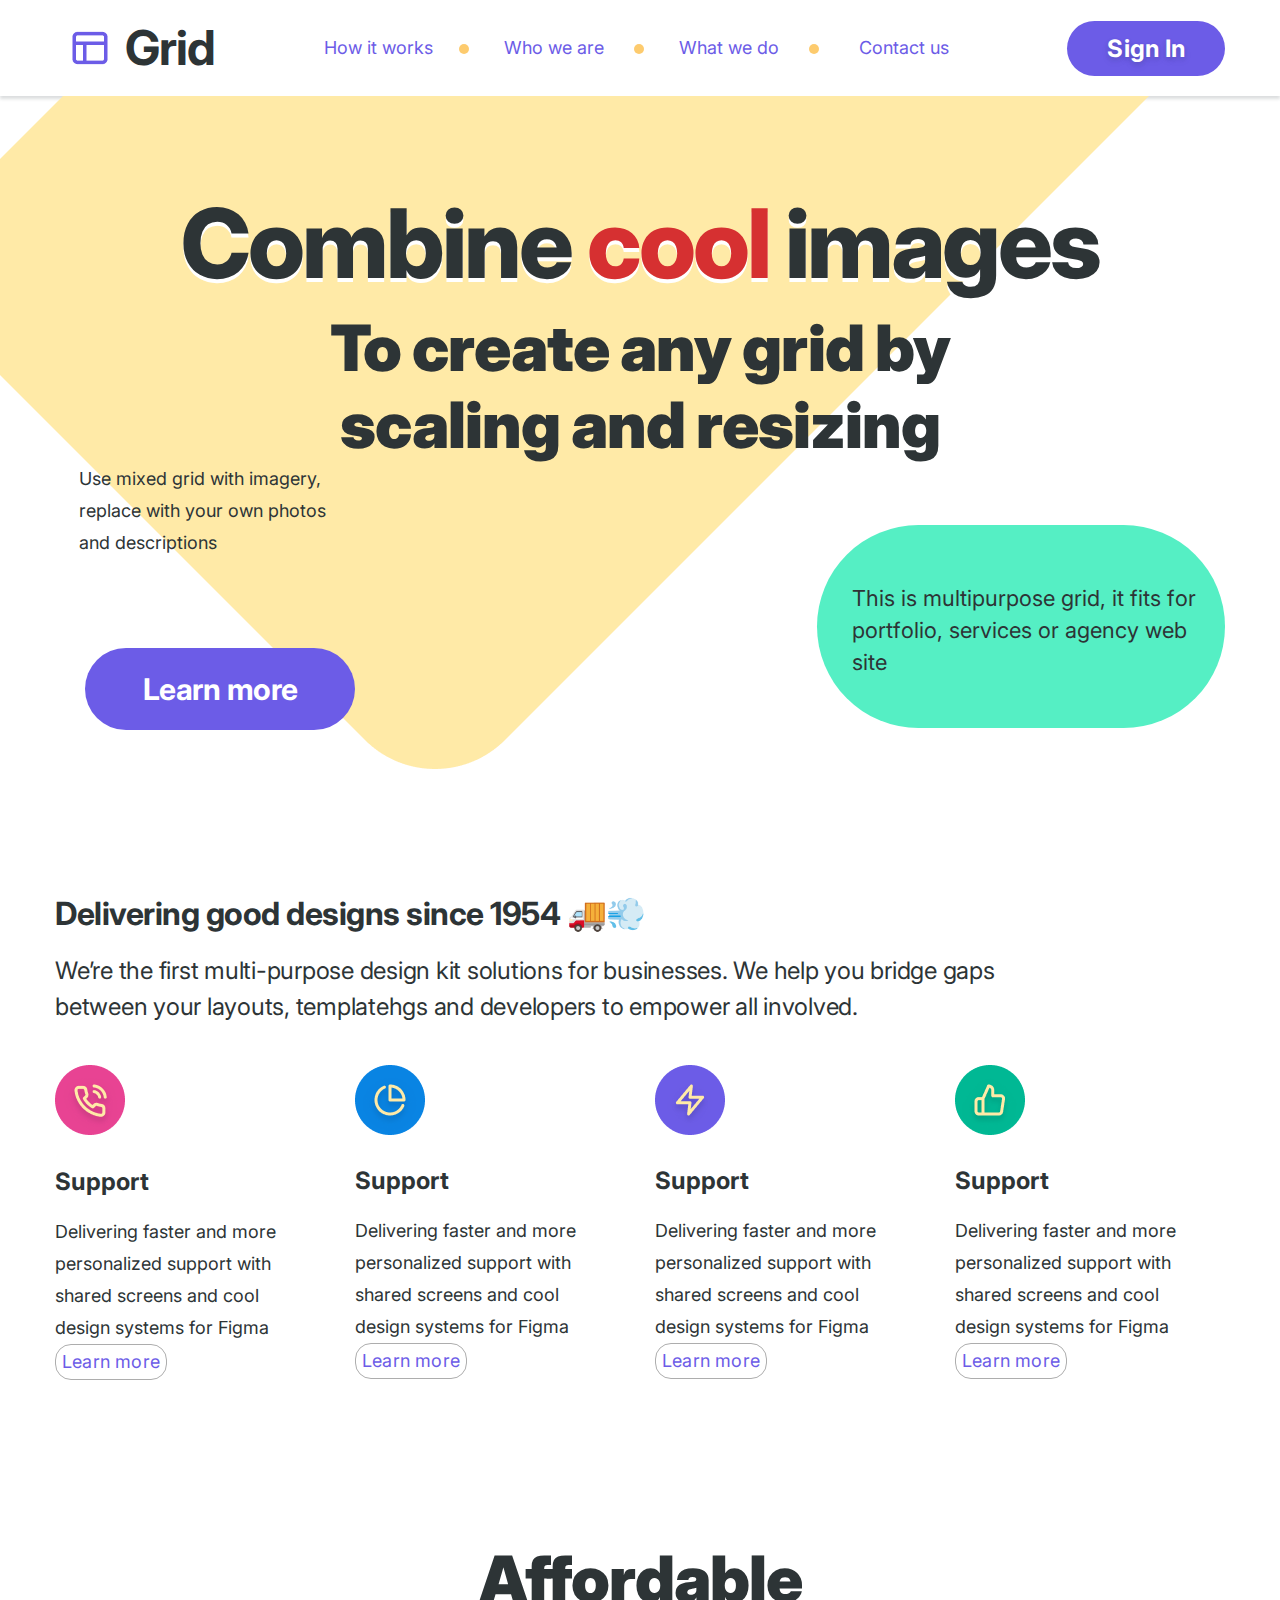
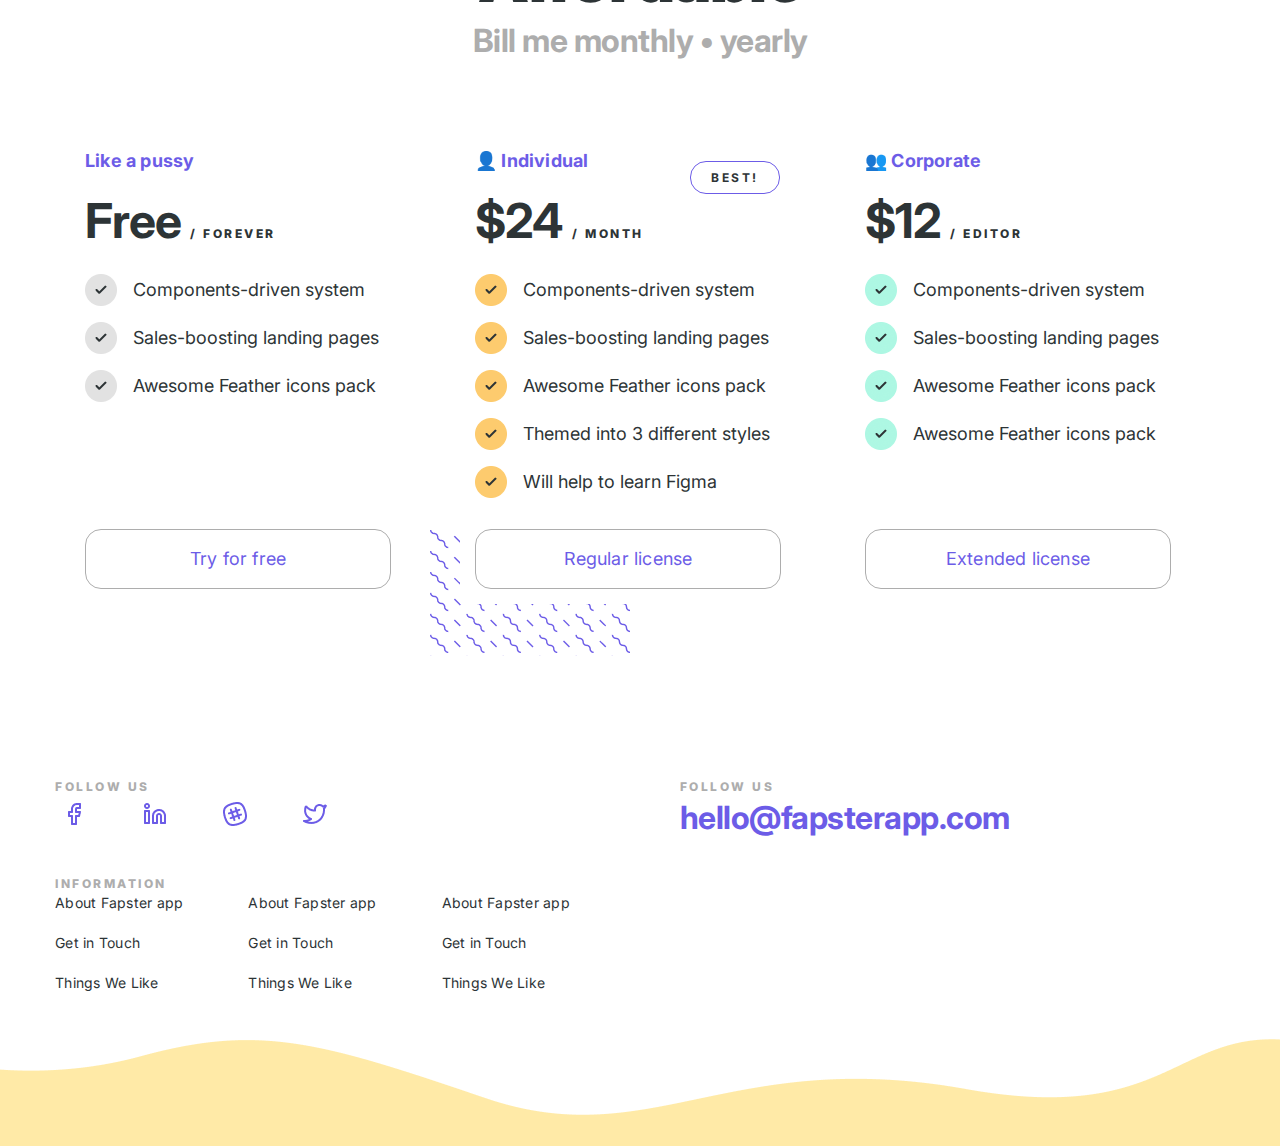
==== CW7/index.html @ 787d7807 "ClassWork7" ====
<!DOCTYPE html>
<html lang="en">
<head>
    <meta charset="UTF-8">
    <meta name="viewport" content="width=device-width, initial-scale=1.0">
    <title>Responsive</title>
    <link rel="preconnect" href="https://fonts.gstatic.com">
    <link href="https://fonts.googleapis.com/css2?family=Inter:wght@400;700;800;900&display=swap" rel="stylesheet">
    <link rel="stylesheet" href="style/style.css">
    <link rel="stylesheet" href="style/reset.css">
</head>
<body>
    <div class="header">
        <div class="header__inner container">
            <div class="header__logo">
                <img class="header__logo-img" src="img/icon-layout.png">
                <span class="header__logo-text">Grid</span>
            </div>
            <ul class="header__menu">
                <li class="header__menu-item"><a class="header__menu-link" href="#">How it works</a></li>
                <li class="header__menu-item"><a class="header__menu-link" href="#">Who we are</a></li>
                <li class="header__menu-item"><a class="header__menu-link" href="#">What we do</a></li>
                <li class="header__menu-item"><a class="header__menu-link" href="#">Contact us</a></li>
            </ul>
            <button class="header__logo-signin">Sign In</button>
        </div>
    </div>
    <!-- WRAPPER -->
    <div class="wrapper">
        <div class="wrapper__inner container">
            <p class="wrapper__title">Combine <span class="wrapper_red-text">cool</span> images</p>
            <p class="wrapper__text">To create any grid by<br>
                scaling and resizing
            </p>
            <div class="wrapper__small-text">Use mixed grid with imagery, replace with your own photos and descriptions
            </div>
            <div class="wrapper__buttons">
                <button class="wrapper__btn-learn">Learn more</button>
                <div class="wrapper__green-text">This is multipurpose grid, it fits for portfolio, services or agency web site
                </div> 
            </div>
        </div>
    </div>
    <!-- HISTORY -->
    <div class="history">
        <div class="history__inner container">
            <p class="history__title">Delivering good designs <span class="history__span-text">since 1954</span> 
                <span class="history__span-car">🚚💨</span>
            </p>
            <p class="history__text">We’re the first multi-purpose design kit solutions for businesses. We help you bridge
                gaps between your layouts, templatehgs and developers to empower all involved.
            </p>
            <div class="history__items">
                <div class="history__item">
                    <img src="img/history/Group_1.png">
                    <p class="history__item-title">Support</p>
                    <p class="history__item-text">Delivering faster and more personalized support with shared screens and cool design systems for Figma</p>
                    <button class="history__btn">Learn more</button>
                </div>
                <div class="history__item">
                    <img src="img/history/Group_2.png">
                    <p class="history__item-title">Support</p>
                    <p class="history__item-text">Delivering faster and more personalized support with shared screens and cool design systems for Figma
                        
                    </p>
                    <button class="history__btn">Learn more</button>
                </div>
                <div class="history__item">
                    <img src="img/history/Group_3.png">
                    <p class="history__item-title">Support</p>
                    <p class="history__item-text">Delivering faster and more personalized support with shared screens and cool design systems for Figma</p>
                    <button class="history__btn">Learn more</button>
                </div>
                <div class="history__item">
                    <img src="img/history/Group_4.png">
                    <p class="history__item-title">Support</p>
                    <p class="history__item-text">Delivering faster and more personalized support with shared screens and cool design systems for Figma</p>
                    <button class="history__btn">Learn more</button>
                </div>
            </div>
        </div>
    </div>
    <!-- PRICING -->
    
    
    <div class="pricing">
        <div class="pricing__inner container">
            <p class="pricing__title">Affordable 
            </p>
            <p class="pricing__text">Bill me <span class="pricing__text-month">monthly</span> • <span class="pricing__text-year">yearly</span></p>
            
            <div class="pricing__proposals">
                <img class="pricing__proposal-bg-img" src="img/Pricing/🎨 Wiggle.png">
                
                <!-- First price plan -->
                <div class="pricing__proposal">
                    <div class="pricing__proposal-text-box">
                        <p class="pricing__proposal-small-text">Like a pussy
                        </p>
                        <p class="pricing__proposal-price">Free <span class="pricing__proposal-price-plan">/ forever</span></p>
                        <ul class="pricing__proposal-list">
                            <li class="pricing__proposal-item"><img src="img/Pricing/Icon Acrylic_white.png">Components-driven system </li>
                            <li class="pricing__proposal-item"><img src="img/Pricing/Icon Acrylic_white.png">Sales-boosting landing pages</li>
                            <li class="pricing__proposal-item"><img src="img/Pricing/Icon Acrylic_white.png">Awesome Feather icons pack</li>
                        </ul>
                    </div>
                    <button class="pricing__proposal-btn">Try for free</button>
                </div>
                
                <!-- Second price plan -->
                <div class="pricing__proposal">
                    <div class="pricing__proposal-text-box">
                        <p class="pricing__proposal-small-text">👤  Individual</p>
                        <button class="pricing__proposal-btn-indiv">best!</button>
                        <p class="pricing__proposal-price">$24 <span class="pricing__proposal-price-plan">/ month</span>
                        </p>                    
                        <ul class="pricing__proposal-list">
                            <li class="pricing__proposal-item"><img src="img/Pricing/Group_yellow.png">Components-driven system </li>
                            <li class="pricing__proposal-item"><img src="img/Pricing/Group_yellow.png">Sales-boosting landing pages</li>
                            <li class="pricing__proposal-item"><img src="img/Pricing/Group_yellow.png">Awesome Feather icons pack</li>
                            <li class="pricing__proposal-item"><img src="img/Pricing/Group_yellow.png">Themed into 3 different styles</li>
                            <li class="pricing__proposal-item"><img src="img/Pricing/Group_yellow.png">Will help to learn Figma</li>
                        </ul>
                    </div>
                    <button class="pricing__proposal-btn">Regular license</button>
                    
                </div>
                
                
                <!-- Third price plan -->
                <div class="pricing__proposal">
                    <div class="pricing__proposal-text-box">
                        <p class="pricing__proposal-small-text">👥 Corporate</p>
                        <p class="pricing__proposal-price">$12 <span class="pricing__proposal-price-plan">/ editor</span>
                        </p>                    
                        <ul class="pricing__proposal-list">
                            <li class="pricing__proposal-item"><img src="img/Pricing/Icon Acrylic_green.png">Components-driven system </li>
                            <li class="pricing__proposal-item"><img src="img/Pricing/Icon Acrylic_green.png">Sales-boosting landing pages</li>
                            <li class="pricing__proposal-item"><img src="img/Pricing/Icon Acrylic_green.png">Awesome Feather icons pack</li>
                            <li class="pricing__proposal-item"><img src="img/Pricing/Icon Acrylic_green.png">Awesome Feather icons pack</li>
                        </ul>
                    </div>
                    <button class="pricing__proposal-btn">Extended license</button>
                </div>
            </div>
        </div> 
    </div>
    
    <!-- FOOTER -->
    <div class="footer">
        <div class="foter__inner container">
            <div class="footer__left">
                
                <div class="footer__left-social">
                    <p class="footer__left-text">follow us</p>
                    <ul class="footer__left-social-icons">
                        <li class="footer__left-social-icon">
                            <img src="img/footer/icon-facebook.png">
                        </li>
                        <li class="footer__left-social-icon" >
                            <img src="img/footer/icon-linkedin.png">
                        </li> 
                        <li class="footer__left-social-icon">
                            <img src="img/footer/icon-slack.png">
                        </li>
                        <li class="footer__left-social-icon">
                            <img src="img/footer/icon-twitter.png">
                        </li>
                        
                    </ul>
                </div>        
                
                <div class="footer__left-information">
                    <p class="footer__left-text">information</p>
                    <div class="footer__left-information-lists">  
                        <ul class="footer__left-information-ul">
                            <li class="footer__left-information-list"><a href="#"> About Fapster app</a></li>
                            <li class="footer__left-information-list"><a href="#">Get in Touch</a></li>
                            <li class="footer__left-information-list"><a href="#">Things We Like</a></li>
                        </ul>
                        <ul class="footer__left-information-ul">
                            <li class="footer__left-information-list"><a href="#"> About Fapster app</a></li>
                            <li class="footer__left-information-list"><a href="#">Get in Touch</a></li>
                            <li class="footer__left-information-list"><a href="#">Things We Like</a></li>
                        </ul>
                        <ul class="footer__left-information-ul">
                            <li class="footer__left-information-list"><a href="#"> About Fapster app</a></li>
                            <li class="footer__left-information-list"><a href="#">Get in Touch</a></li>
                            <li class="footer__left-information-list"><a href="#">Things We Like</a></li>
                        </ul>
                    </div>
                </div>
            </div>
            <div class="footer__right">
                <p class="footer__right-title">follow us</p>
                <p><a class="footer__right-email" href="mailto:hello@fapsterapp.com">hello@fapsterapp.com</a></p>
                
            </div>
        </div>
    </div>
</body>
</html>
---- CW7/style/style.css ----
*{
    box-sizing: border-box;
    font-family: Inter;
}

.container{
    max-width: 1170px;
    border: none;
    margin: 0 auto;
    overflow-x:hidden;
    background: transparent;
}
a{
    text-decoration: none;
    color: inherit;
}
ul{
    list-style: none;
    
}
/* HEADER */

.header{
    padding: 16px 0;
    box-shadow: 0px 3px 3px rgba(38, 50, 56, 0.16);
    background: transparent;
    /* filter: drop-shadow(0px 2px 4px rgba(38, 50, 56, 0.16)), drop-shadow(0px 4px 8px rgba(38, 50, 56, 0.08)); */
    border: none;
}
.header__inner{
    display: flex;
    justify-content: space-between;
    align-items: center;
    background: transparent;
    
    
}
.header__logo{
    display: flex;
    align-items: center;
    
    
}
.header__logo-text{
    font-weight: bold;
    font-size: 48px;
    line-height: 56px;
    letter-spacing: -1px;
    color: #2D3436;
}

.header__menu{
    display: flex;
    
    
}
.header__menu-item{
    position: relative;
    width: 120px;
    margin-right: 55px;
    font-size: 18px;
    line-height: 32px;
    color: #6C5CE7;
    text-align: center;
    
    
}
.header__menu-item:last-child {
    margin-right: 0;
}

.header__menu-item::after {
    content: "";
    position: absolute;
    top: 12px;
    right: -30px;
    width: 10px;
    height: 10px;
    background-color: #FDCB6E;
    border-radius: 50%;
}
.header__menu-item:last-child::after {
    display: none;
}

.header__menu-link:hover{
    font-weight: bold;
    /* letter-spacing: 0.2px; */
    color: #2D3436;
}

.header__logo-signin{
    text-align: center;
    letter-spacing: 0.25px;
    color: #FFFFFF;
    text-shadow: 0px 2px 4px rgba(38, 50, 56, 0.16), 0px 4px 8px rgba(38, 50, 56, 0.08);
    background: #6C5CE7;
    border-radius: 999px;
    border: none;
    padding: 13px 40px;
    font-size: 24px;
    
    font-weight: bold;
    font-size: 24px;
    outline: none;
    cursor: pointer;
}

/* wrapper */
.wrapper{
    background-image: url('../img/header/Rectangle.png');
    background-repeat: no-repeat;
    background-position: center bottom;
    /* box-shadow: 0px 2px 3px rgba(38, 50, 56, 0.26) inset; */
    
}
.wrapper__inner{
    position: relative;
    padding: 80px 0;
    
}

.wrapper__title{
    font-family: Inter;
    font-style: normal;
    font-weight: 800;
    font-size: 96px;
    line-height: 104px;
    text-align: center;
    letter-spacing: -3px;
    color: #2D3436;
    text-shadow: 0px 4px 0px #FFFFFF;
    margin-bottom: 14px;
    margin-top: 15px;
    
}
.wrapper__text{
    margin: 0 auto;
    width: 755px;
    text-align: center;
    font-weight: 900;
    font-size: 64px;
    line-height: 77px;
    letter-spacing: -1px;
    color: #2D3436;
    margin-bottom: 60px;
}
.wrapper_red-text{
    color: #D63031;
    text-shadow: 0px 4px 0px #FFFFFF;    
}
.wrapper__small-text{
    position: absolute;
    Width: 270px;
    Height: 102px;
    Top: 367px;
    Left: 24px;
    font-family: Inter;
    font-style: normal;
    font-weight: normal;
    font-size: 18px;
    line-height: 32px;
    color: #2D3436;
}

.wrapper__buttons{
    display: flex;
    justify-content: space-between;
    align-items: center;
    /* margin-top: 130px; */
    
}
.wrapper__btn-learn {
    font-weight: bold;
    font-size: 30px;
    font-style: normal;
    
    text-align: center;
    letter-spacing: -0.5px;
    color: #FFFFFF;
    background: #6C5CE7;
    border-radius: 999px;  
    padding: 10px 20px;
    border: none;
    /* margin-left: 120px; */
    margin-top: 125px;
    width: 270px;
    height: 82px;
    background: #6C5CE7;
    border-radius: 999px;
    margin-left: 30px;
    cursor: pointer;
    
}

.wrapper__green-text{
    width: 408px;
    background: #55EFC4;
    border-radius: 999px;
    font-style: normal;
    font-weight: normal;
    font-size: 22px;
    line-height: 32px;
    color: #2D3436;
    padding: 57px 10px 50px 35px ;
    
}
.wrapper__green-text:hover{
    cursor: pointer;
}

/* HISTORY */

.history__inner{
    padding: 80px 0;      
    
}
.history__title{
    font-weight: bold;
    font-size: 32px;
    line-height: 48px;
    letter-spacing: -0.5px;
    margin-bottom: 15px;
    font-weight: bold;
    font-size: 32px;
    line-height: 48px;    
    letter-spacing: -0.5px;
    color: #2D3436;
}
.history__text{
    font-size: 24px;
    line-height: 36px;
    letter-spacing: -0.25px;
    color: #2D3436;
    margin-bottom: 40px;   
    margin-right: 195px; 
}

.history__items{
    display: flex;
    justify-content: space-between;
}
.history__item{
    max-width: 270px;   
    /* display: flex;
    flex-direction: column;
    align-items: flex-start;
    justify-content: space-between; */
}
.history__item-title{
    font-weight: bold;
    font-size: 24px;
    line-height: 36px;
    letter-spacing: 0.25px;
    color: #2D3436;
    margin-bottom: 16px;
    margin-top: 25px;
}
.history__item-text{
    font-size: 18px;
    line-height: 32px;
    color: #2D3436;
    margin-right: 30px;
    
}
.history__btn{
    font-size: 18px;
    line-height: 32px;
    text-align: center;
    letter-spacing: 0.2px;
    color: #6C5CE7;
    border: 1px solid #ADADAD;
    border-radius: 16px;
    background-color: transparent;
}
.history__btn:hover{
    background-color: #6C5CE7;
    cursor: pointer;
    color: #FFFFFF;
}

/* PRICING */

.pricing__inner{
    padding: 80px 0;
}
.pricing__title{
    font-weight: 900;
    font-size: 64px;
    line-height: 77px;
    text-align: center;
    letter-spacing: -1px;
    color: #2D3436;
    margin: 0;
}
.pricing__text{
    font-weight: bold;
    font-size: 32px;
    line-height: 48px;
    text-align: center;
    letter-spacing: -0.5px;
    color: #ADADAD;
    margin-bottom: 50px;
    background-color: transparent;
}
.pricing__text-month, .pricing__text-year {
    
    position: relative;
    font-weight: bold;
    font-size: 32px;
    line-height: 48px;
    letter-spacing: -0.5px;
    color: #ADADAD;
    background-color: transparent;
    transition: all .2s;
    
}
.pricing__text-month:hover, .pricing__text-year:hover{
    color: #6C5CE7;
    position: relative;
    cursor: pointer;
    
}
.pricing__text-month:hover::after{
    content: "";
    position: absolute;
    width: 125px;
    height: 12px;
    left: calc(50% - 125px/2);
    top: 35px;
    border-radius: 10px;
    z-index: -1;
    background-color: #FDCB6E;
    
}
.pricing__text-year:hover::after{
    content: "";
    position: absolute;
    width: 90px;
    height: 12px;
    left: calc(50% - 90px/2);
    top: 35px;
    border-radius: 10px;
    z-index: -1;
    background-color: #FDCB6E;
    
}
.pricing__proposals{
    display: flex;
    justify-content: space-between; 
    position: relative;
    
}
.pricing__proposal-bg-img{
    position: absolute;
    left: 375px;
    top: 415px;
    z-index: -1;
}

.pricing__proposal{
    margin: 15px;
    padding: 15px;
    text-align: left;
    display: flex;
    flex-direction: column;
    justify-content: space-between; 
    align-items: flex-start;
    width: 380px;
    background-color: white;
    z-index: 1;
    
    
}
.pricing__proposal:hover{
    background: #FFFFFF;
    border-radius: 16px;
    cursor: pointer;
    box-shadow: 0px 5px 7px rgba(83, 83, 83, 0.267);
}

.pricing__proposal-small-text{
    font-weight: bold;
    font-size: 18px;
    line-height: 32px;
    letter-spacing: 0.2px;
    color: #6C5CE7;
}

.pricing__proposal-list{
    display: flex;
    flex-direction: column;
    margin-bottom: 15px;
    padding: 0;
}

.pricing__proposal-list img{
    width: 32px;
    height: 32px;
    margin-right: 16px;
}

.pricing__proposal-item{
    display: flex;
    font-size: 18px;
    line-height: 32px;
    color: #2D3436;  
    margin-bottom: 16px;
}
.pricing__proposal-text-box{
    position: relative;
}
.pricing__proposal-btn-indiv{
    position: absolute;
    left: 215px;
    top: 16px;
    font-size: 12px;
    font-weight: bold;
    line-height: 15px;
    text-align: center;
    letter-spacing: 2.5px;
    text-transform: uppercase;
    border-radius: 16px;
    outline: none;
    cursor: pointer;
    color: #2D3436;
    background-color: #FFFFFF;
    padding: 8px;
    width: 90px;
    border: 1px solid #6C5CE7;
    
}
.pricing__proposal-price{
    font-weight: bold;
    font-size: 48px;
    line-height: 56px;
    letter-spacing: -1px;
    color: #2D3436;
    margin-top: 16px;
    margin-bottom: 25px;
}
.pricing__proposal-price-plan{
    font-weight: 800;
    font-size: 12px;
    line-height: 15px;
    letter-spacing: 2.5px;
    text-transform: uppercase;
}
.pricing__proposal-btn{
    outline: 0;
    letter-spacing: 0.2px;
    color: #6C5CE7;
    padding: 8px 16px;
    width: 306px;
    height: 60px;
    background-color: transparent;
    border: 1px solid #ADADAD;
    border-radius: 16px;
    font-size: 18px;
    line-height: 32px;
    cursor: pointer;
    transition: all .3s;
}

.pricing__proposal-btn:hover{
    background-color: #6C5CE7;
    font-weight: bold;
    font-size: 24px;
    line-height: 36px;
    text-align: center;
    letter-spacing: 0.25px;
    color: #FFFFFF;
    
    
}



/* FOOTER */
.footer{
    background-image: url('../img/footer/Wave.png');
    background-repeat: repeat-x;
    background-position: center bottom;
    /* padding: 80px 0;*/
}

.foter__inner{
    padding: 80px 0px 135px 0px;
    display: flex;
}

.footer__left-social{
    margin-bottom: 40px;
}
.footer__left-social-icons, .footer__left-information-lists {
    display: flex;
    padding-left: 0px;
}
.footer__left-social-icon{
    margin-right: 40px;
}
.footer__left-social-icon:hover{
    background: #FFEAA7;
    border-radius: 99px;
    height: 40px;
    width: 40px;
}
.footer__left-social-icon:last-child{
    margin-right: 0px;
}

.footer__left-text{
    font-weight: 800;
    font-size: 12px;
    line-height: 15px;
    display: flex;
    align-items: center;
    letter-spacing: 2.5px;
    text-transform: uppercase;
    color: #ADADAD;
}

.footer__left-information-ul{
    justify-content: space-between;
}
.footer__left-information-ul:first-child{
    padding-left: 0px;
}
.footer__left-information-list{
    font-size: 14px;
    line-height: 24px;
    letter-spacing: 0.25px;
    color: #2D3436;
    margin-bottom: 16px;
    margin-right: 65px;
}
.footer__left-information-list:hover{
    text-decoration: underline;
}
.footer__right{
    margin-left: 45px;
}

.footer__right-title{
    font-weight: 800;
    font-size: 12px;
    line-height: 15px;
    display: flex;
    align-items: center;
    letter-spacing: 2.5px;
    text-transform: uppercase;
    color: #ADADAD;
}
.footer__right-email{
    font-weight: bold;
    font-size: 32px;
    line-height: 48px;
    letter-spacing: -0.5px;
    color: #6C5CE7;
}

/* MOBILE */

@media (max-width: 360px) {
    .container {
        max-width: 330px;
        margin: 0 auto;
    }
    /* HEADER */
    
    .header__logo-img {
        display: none;
    }
    
    .header__logo-text {
        font-weight: bold;
        font-size: 24px;
        line-height: 36px;
        letter-spacing: 0.25px;
        color: #5C5C5C;
    }
    
    .header__menu {
        display: none;
    }
    
    .header__sign-in {
        background: #6C5CE7;
        box-shadow: 0px 2px 4px rgba(38, 50, 56, 0.16), 0px 4px 8px rgba(38, 50, 56, 0.08);
        border-radius: 8px;
        padding: 10px 30px;
    }
}
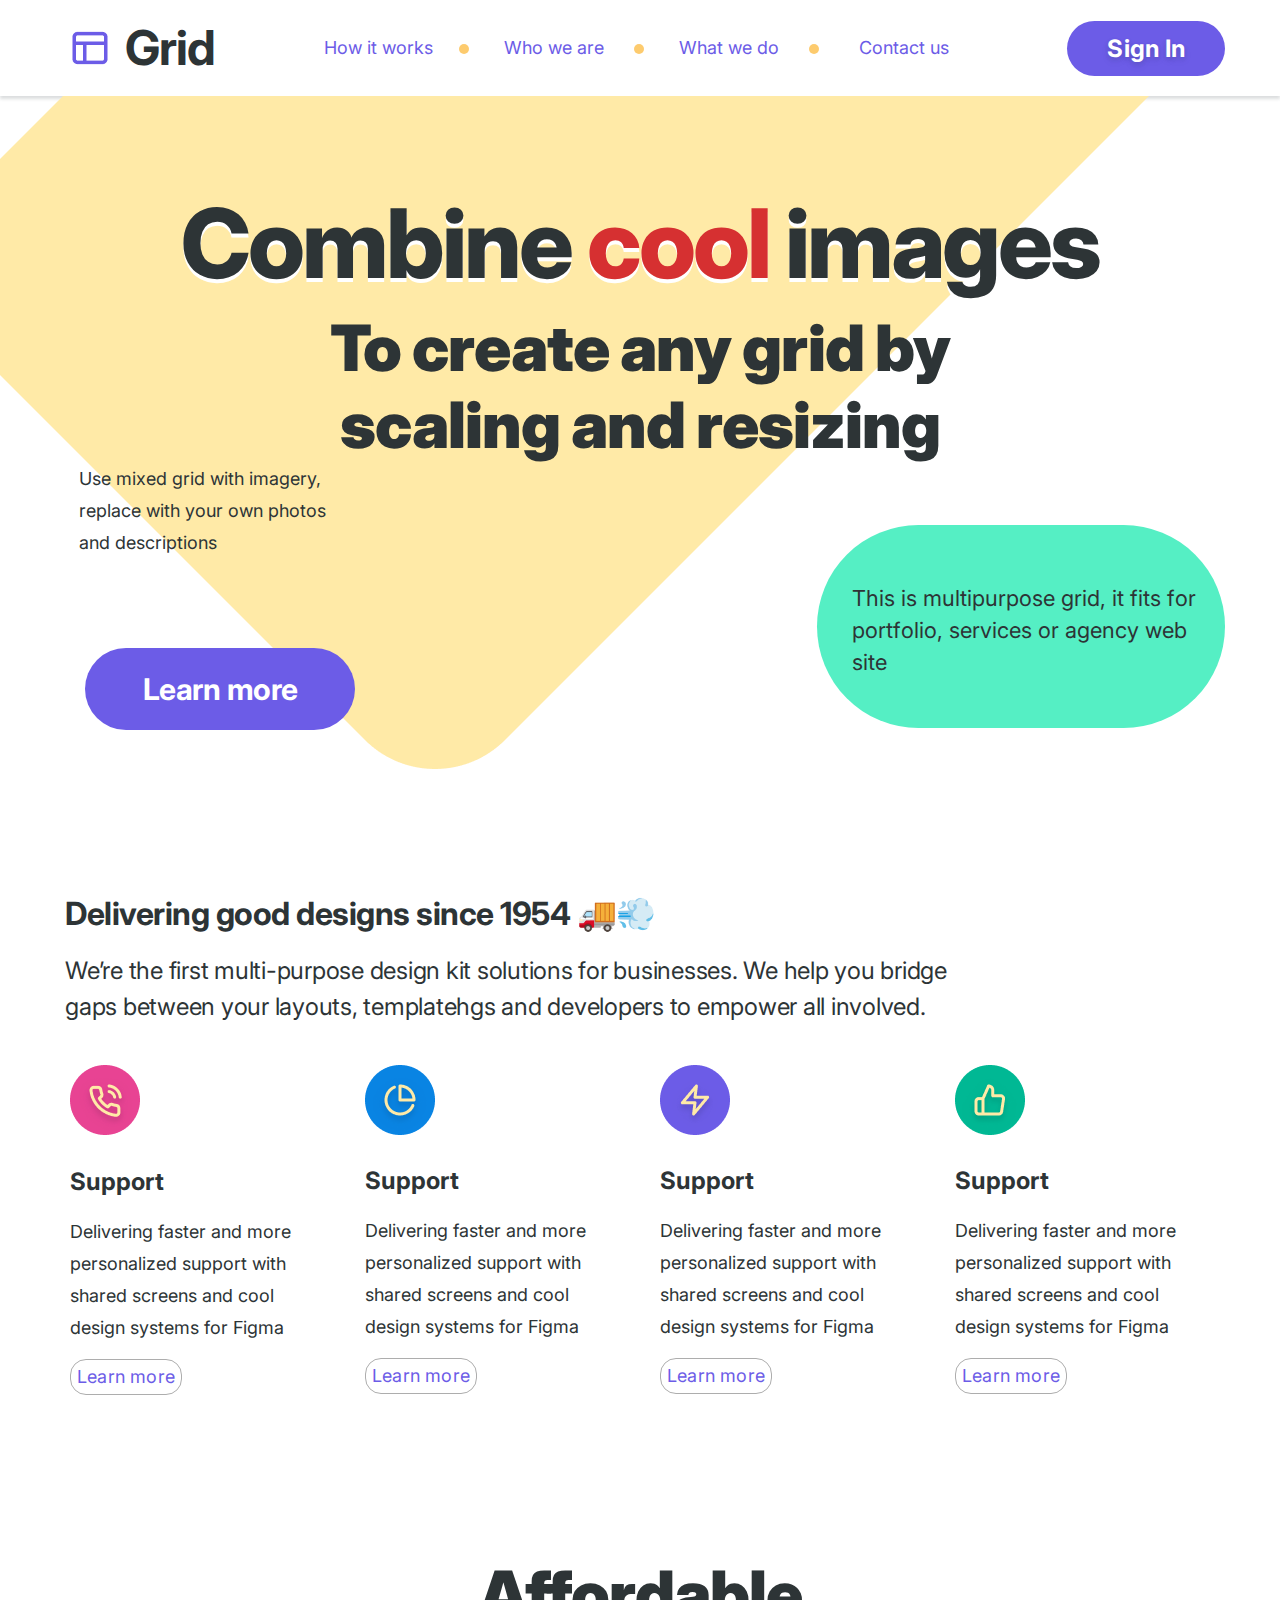
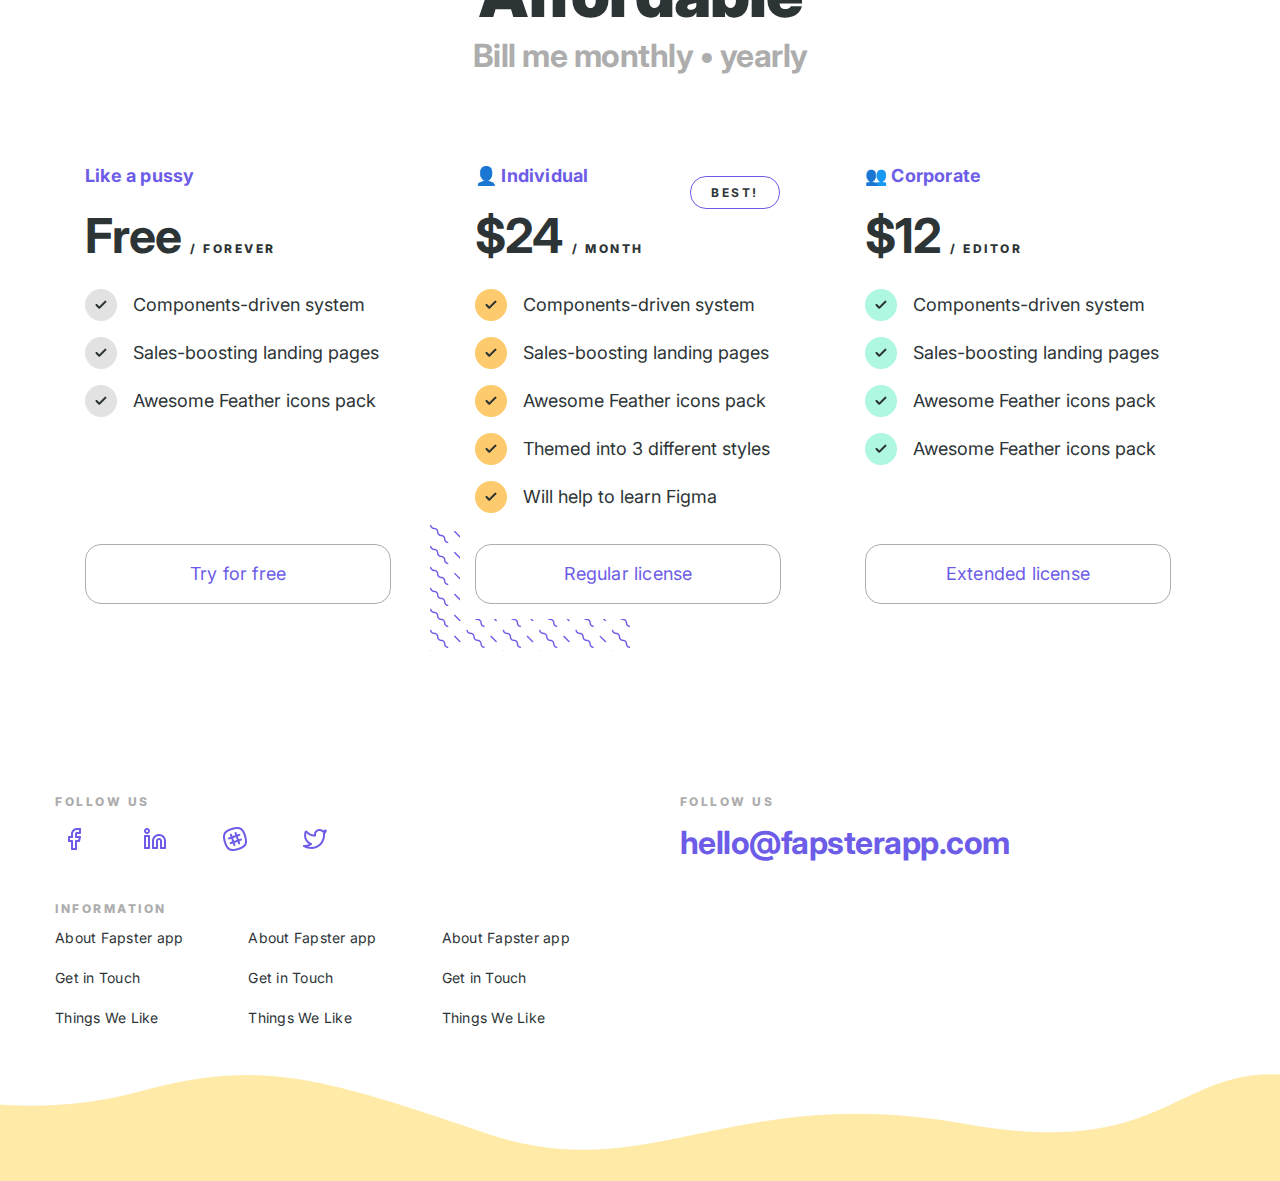
==== commit 016849d4: "responsive&Sass" ====
--- a/CW7/index.html
+++ b/CW7/index.html
@@ -6,8 +6,8 @@
     <title>Responsive</title>
     <link rel="preconnect" href="https://fonts.gstatic.com">
     <link href="https://fonts.googleapis.com/css2?family=Inter:wght@400;700;800;900&display=swap" rel="stylesheet">
+    <link rel="stylesheet" href="style/reset.css">
     <link rel="stylesheet" href="style/style.css">
-    <link rel="stylesheet" href="style/reset.css">
 </head>
 <body>
     <div class="header">
@@ -28,7 +28,11 @@
     <!-- WRAPPER -->
     <div class="wrapper">
         <div class="wrapper__inner container">
-            <p class="wrapper__title">Combine <span class="wrapper_red-text">cool</span> images</p>
+            <p class="wrapper__title">Combine <span class="wrapper_red-text">cool</span> images
+            </p>
+            <p class="wrapper__title-mob">Combine </p>
+            <span class="wrapper_red-text-mob">cool </span> <span class="wrapper_black-text-mob">images</span>
+            
             <p class="wrapper__text">To create any grid by<br>
                 scaling and resizing
             </p>
@@ -47,13 +51,15 @@
             <p class="history__title">Delivering good designs <span class="history__span-text">since 1954</span> 
                 <span class="history__span-car">🚚💨</span>
             </p>
-            <p class="history__text">We’re the first multi-purpose design kit solutions for businesses. We help you bridge
+            <p class="history__text">We’re the first multi-purpose design kit solutions for businesses. We help you bridge<br>
                 gaps between your layouts, templatehgs and developers to empower all involved.
             </p>
             <div class="history__items">
                 <div class="history__item">
                     <img src="img/history/Group_1.png">
-                    <p class="history__item-title">Support</p>
+                    <span class="history__item-mob"></span>
+                    <p class="history__item-title">Support</p>
+                    
                     <p class="history__item-text">Delivering faster and more personalized support with shared screens and cool design systems for Figma</p>
                     <button class="history__btn">Learn more</button>
                 </div>
@@ -87,6 +93,9 @@
         <div class="pricing__inner container">
             <p class="pricing__title">Affordable 
             </p>
+            <p class="pricing__title-mob">Pricing 
+            </p>
+            
             <p class="pricing__text">Bill me <span class="pricing__text-month">monthly</span> • <span class="pricing__text-year">yearly</span></p>
             
             <div class="pricing__proposals">
@@ -98,13 +107,36 @@
                         <p class="pricing__proposal-small-text">Like a pussy
                         </p>
                         <p class="pricing__proposal-price">Free <span class="pricing__proposal-price-plan">/ forever</span></p>
+                        
+                        
+                        <!-- mob text -->
+                        <p class="pricing__proposal-small-text-mob">Individual</p>
+                        <p class="pricing__proposal-price-mob">$8.99 <span class="pricing__proposal-price-plan-mob">/ month</span></p>
+                        <!-- end of mob text -->
+                        
+                        <!-- mob top button  -->
+                        <button class="pricing__proposal-btn-indiv-mob">FINE!</button>
+                        <!-- end of mob top button -->
+                        
                         <ul class="pricing__proposal-list">
                             <li class="pricing__proposal-item"><img src="img/Pricing/Icon Acrylic_white.png">Components-driven system </li>
-                            <li class="pricing__proposal-item"><img src="img/Pricing/Icon Acrylic_white.png">Sales-boosting landing pages</li>
+                            <li class="pricing__proposal-item"><img src="img/Pricing/Icon Acrylic_white.png"> Sales-boosting landing pages</li>
                             <li class="pricing__proposal-item"><img src="img/Pricing/Icon Acrylic_white.png">Awesome Feather icons pack</li>
                         </ul>
+                        <!-- mobile section -->
+                        <ul class="pricing__proposal-list-mob">
+                            <li class="pricing__proposal-item-mob"><img src="img/Pricing/Group_yellow.png"><img class="pricing__proposal-item-mob-hover" src="img/mobile/black_icon.png"> Unlimited hosting </li>
+                            <li class="pricing__proposal-item-mob"><img src="img/Pricing/Group_yellow.png"><img class="pricing__proposal-item-mob-hover" src="img/mobile/black_icon.png"> Free storage </li>                        
+                            <li class="pricing__proposal-item-mob"><img src="img/Pricing/Group_yellow.png"><img class="pricing__proposal-item-mob-hover" src="img/mobile/black_icon.png"> Lifetime support </li>      
+                            <li class="pricing__proposal-item-mob"><img src="img/Pricing/Group_yellow.png"><img class="pricing__proposal-item-mob-hover" src="img/mobile/black_icon.png"> Constant updates </li>
+                        </ul>
+                        <!-- end of mobile section -->
                     </div>
                     <button class="pricing__proposal-btn">Try for free</button>
+                    <!-- mob btn -->
+                    <button class="pricing__proposal-btn-mob">Get started!</button>
+                    <!-- end of mob btn -->
+                    
                 </div>
                 
                 <!-- Second price plan -->
@@ -112,8 +144,18 @@
                     <div class="pricing__proposal-text-box">
                         <p class="pricing__proposal-small-text">👤  Individual</p>
                         <button class="pricing__proposal-btn-indiv">best!</button>
+                        
                         <p class="pricing__proposal-price">$24 <span class="pricing__proposal-price-plan">/ month</span>
-                        </p>                    
+                        </p>  
+                        <!-- mob text -->
+                        <p class="pricing__proposal-small-text-mob">Professional</p>
+                        <p class="pricing__proposal-price-mob">$12.99 <span class="pricing__proposal-price-plan-mob">/ month</span></p>
+                        <!-- end of mob text -->
+                        
+                        <!-- mob top button  -->
+                        <button class="pricing__proposal-btn-indiv-mob">good!</button>
+                        <!-- end of mob top button -->
+                        
                         <ul class="pricing__proposal-list">
                             <li class="pricing__proposal-item"><img src="img/Pricing/Group_yellow.png">Components-driven system </li>
                             <li class="pricing__proposal-item"><img src="img/Pricing/Group_yellow.png">Sales-boosting landing pages</li>
@@ -124,6 +166,18 @@
                     </div>
                     <button class="pricing__proposal-btn">Regular license</button>
                     
+                    <!-- mobile section -->
+                    <ul class="pricing__proposal-list-mob">
+                        <li class="pricing__proposal-item-mob"><img src="img/Pricing/Group_yellow.png"><img class="pricing__proposal-item-mob-hover" src="img/mobile/black_icon.png"> Unlimited hosting </li>
+                        <li class="pricing__proposal-item-mob"><img src="img/Pricing/Group_yellow.png"><img class="pricing__proposal-item-mob-hover" src="img/mobile/black_icon.png"> Free storage </li>                        
+                        <li class="pricing__proposal-item-mob"><img src="img/Pricing/Group_yellow.png"><img class="pricing__proposal-item-mob-hover" src="img/mobile/black_icon.png"> Lifetime support </li>      
+                        <li class="pricing__proposal-item-mob"><img src="img/Pricing/Group_yellow.png"><img class="pricing__proposal-item-mob-hover" src="img/mobile/black_icon.png"> Constant updates </li>
+                    </ul>
+                    <!-- end of mobile section -->
+                    <!-- mob btn -->
+                    <button class="pricing__proposal-btn-mob">Select this plan!</button>
+                    <!-- end of mob btn -->
+                    
                 </div>
                 
                 
@@ -132,7 +186,17 @@
                     <div class="pricing__proposal-text-box">
                         <p class="pricing__proposal-small-text">👥 Corporate</p>
                         <p class="pricing__proposal-price">$12 <span class="pricing__proposal-price-plan">/ editor</span>
-                        </p>                    
+                        </p>
+                        
+                        <!-- mob text -->
+                        <p class="pricing__proposal-small-text-mob">Enterprise</p>
+                        <p class="pricing__proposal-price-mob">$32.99 <span class="pricing__proposal-price-plan-mob">/ month</span></p>
+                        <!-- end of mob text -->
+                        <!-- mob top button  -->
+                        
+                        <button class="pricing__proposal-btn-indiv-mob">wow!</button>
+                        <!-- end of mob top button  -->
+                        
                         <ul class="pricing__proposal-list">
                             <li class="pricing__proposal-item"><img src="img/Pricing/Icon Acrylic_green.png">Components-driven system </li>
                             <li class="pricing__proposal-item"><img src="img/Pricing/Icon Acrylic_green.png">Sales-boosting landing pages</li>
@@ -141,6 +205,18 @@
                         </ul>
                     </div>
                     <button class="pricing__proposal-btn">Extended license</button>
+                    
+                    <!-- mobile section -->
+                    <ul class="pricing__proposal-list-mob">
+                        <li class="pricing__proposal-item-mob"><img src="img/Pricing/Group_yellow.png"><img class="pricing__proposal-item-mob-hover" src="img/mobile/black_icon.png"> Unlimited hosting </li>
+                        <li class="pricing__proposal-item-mob"><img src="img/Pricing/Group_yellow.png"><img class="pricing__proposal-item-mob-hover" src="img/mobile/black_icon.png"> Free storage </li>                        
+                        <li class="pricing__proposal-item-mob"><img src="img/Pricing/Group_yellow.png"><img class="pricing__proposal-item-mob-hover" src="img/mobile/black_icon.png"> Lifetime support </li>      
+                        <li class="pricing__proposal-item-mob"><img src="img/Pricing/Group_yellow.png"><img class="pricing__proposal-item-mob-hover" src="img/mobile/black_icon.png"> Constant updates </li>
+                    </ul>
+                    <!-- end of mobile section -->
+                    <!-- mob btn -->
+                    <button class="pricing__proposal-btn-mob">Start today!</button>
+                    <!-- end of mob btn -->
                 </div>
             </div>
         </div> 
@@ -149,54 +225,66 @@
     <!-- FOOTER -->
     <div class="footer">
         <div class="foter__inner container">
-            <div class="footer__left">
-                
-                <div class="footer__left-social">
-                    <p class="footer__left-text">follow us</p>
-                    <ul class="footer__left-social-icons">
-                        <li class="footer__left-social-icon">
-                            <img src="img/footer/icon-facebook.png">
-                        </li>
-                        <li class="footer__left-social-icon" >
-                            <img src="img/footer/icon-linkedin.png">
-                        </li> 
-                        <li class="footer__left-social-icon">
-                            <img src="img/footer/icon-slack.png">
-                        </li>
-                        <li class="footer__left-social-icon">
-                            <img src="img/footer/icon-twitter.png">
-                        </li>
-                        
-                    </ul>
-                </div>        
-                
-                <div class="footer__left-information">
-                    <p class="footer__left-text">information</p>
-                    <div class="footer__left-information-lists">  
-                        <ul class="footer__left-information-ul">
-                            <li class="footer__left-information-list"><a href="#"> About Fapster app</a></li>
-                            <li class="footer__left-information-list"><a href="#">Get in Touch</a></li>
-                            <li class="footer__left-information-list"><a href="#">Things We Like</a></li>
-                        </ul>
-                        <ul class="footer__left-information-ul">
-                            <li class="footer__left-information-list"><a href="#"> About Fapster app</a></li>
-                            <li class="footer__left-information-list"><a href="#">Get in Touch</a></li>
-                            <li class="footer__left-information-list"><a href="#">Things We Like</a></li>
-                        </ul>
-                        <ul class="footer__left-information-ul">
-                            <li class="footer__left-information-list"><a href="#"> About Fapster app</a></li>
-                            <li class="footer__left-information-list"><a href="#">Get in Touch</a></li>
-                            <li class="footer__left-information-list"><a href="#">Things We Like</a></li>
-                        </ul>
-                    </div>
-                </div>
-            </div>
-            <div class="footer__right">
-                <p class="footer__right-title">follow us</p>
-                <p><a class="footer__right-email" href="mailto:hello@fapsterapp.com">hello@fapsterapp.com</a></p>
-                
-            </div>
-        </div>
-    </div>
-</body>
-</html>+            <!-- FOOTER MOBILE SECTIOR -->
+            <div class="footer__mob">
+                <p class="footer__mob-copyright">Copyright © 2018 • Your Company <br>
+                    All rights reserved</p>
+                    <p class="footer__mob-green-text">Made in Setproduct.com<br>
+                        One man digital agency
+                    </p>
+                    <p class="footer__mob-email"><a class="" href="mailto:hello@fapsterapp.com">hello@fapsterapp.com</a>
+                    </p>
+                </div>
+                <!-- FOOTER MOBILE SECTIOR -->
+                
+                <div class="footer__left">
+                    
+                    <div class="footer__left-social">
+                        <p class="footer__left-text">follow us</p>
+                        <ul class="footer__left-social-icons">
+                            <li class="footer__left-social-icon">
+                                <img src="img/footer/icon-facebook.png">
+                            </li>
+                            <li class="footer__left-social-icon" >
+                                <img src="img/footer/icon-linkedin.png">
+                            </li> 
+                            <li class="footer__left-social-icon">
+                                <img src="img/footer/icon-slack.png">
+                            </li>
+                            <li class="footer__left-social-icon">
+                                <img src="img/footer/icon-twitter.png">
+                            </li>
+                            
+                        </ul>
+                    </div>        
+                    
+                    <div class="footer__left-information">
+                        <p class="footer__left-text">information</p>
+                        <div class="footer__left-information-lists">  
+                            <ul class="footer__left-information-ul">
+                                <li class="footer__left-information-list"><a href="#"> About Fapster app</a></li>
+                                <li class="footer__left-information-list"><a href="#">Get in Touch</a></li>
+                                <li class="footer__left-information-list"><a href="#">Things We Like</a></li>
+                            </ul>
+                            <ul class="footer__left-information-ul">
+                                <li class="footer__left-information-list"><a href="#"> About Fapster app</a></li>
+                                <li class="footer__left-information-list"><a href="#">Get in Touch</a></li>
+                                <li class="footer__left-information-list"><a href="#">Things We Like</a></li>
+                            </ul>
+                            <ul class="footer__left-information-ul">
+                                <li class="footer__left-information-list"><a href="#"> About Fapster app</a></li>
+                                <li class="footer__left-information-list"><a href="#">Get in Touch</a></li>
+                                <li class="footer__left-information-list"><a href="#">Things We Like</a></li>
+                            </ul>
+                        </div>
+                    </div>
+                </div>
+                <div class="footer__right">
+                    <p class="footer__right-title">follow us</p>
+                    <p><a class="footer__right-email" href="mailto:hello@fapsterapp.com">hello@fapsterapp.com</a></p>
+                    
+                </div>
+            </div>
+        </div>
+    </body>
+    </html>--- a/CW7/style/style.css
+++ b/CW7/style/style.css
@@ -133,6 +133,9 @@
     margin-bottom: 14px;
     margin-top: 15px;
     
+}
+.wrapper__title-mob, .wrapper_red-text-mob, .wrapper_black-text-mob{
+    display:none;
 }
 .wrapper__text{
     margin: 0 auto;
@@ -212,7 +215,7 @@
 /* HISTORY */
 
 .history__inner{
-    padding: 80px 0;      
+    padding: 80px 0px;      
     
 }
 .history__title{
@@ -226,6 +229,7 @@
     line-height: 48px;    
     letter-spacing: -0.5px;
     color: #2D3436;
+    padding-left: 10px;
 }
 .history__text{
     font-size: 24px;
@@ -233,12 +237,16 @@
     letter-spacing: -0.25px;
     color: #2D3436;
     margin-bottom: 40px;   
-    margin-right: 195px; 
+    /* margin-right: 195px;  */
+    padding-left: 10px;
+    
 }
 
 .history__items{
     display: flex;
     justify-content: space-between;
+    padding-left: 15px;
+    
 }
 .history__item{
     max-width: 270px;   
@@ -272,6 +280,7 @@
     border: 1px solid #ADADAD;
     border-radius: 16px;
     background-color: transparent;
+    margin-top: 15px;
 }
 .history__btn:hover{
     background-color: #6C5CE7;
@@ -283,6 +292,9 @@
 
 .pricing__inner{
     padding: 80px 0;
+}
+.pricing__title-mob{
+    display: none;
 }
 .pricing__title{
     font-weight: 900;
@@ -345,16 +357,22 @@
     background-color: #FDCB6E;
     
 }
+.pricing__proposal-item-mob-hover{
+    display: none;
+}
 .pricing__proposals{
     display: flex;
     justify-content: space-between; 
     position: relative;
     
+}
+.pricing__proposal-price-mob{
+    display: none;
 }
 .pricing__proposal-bg-img{
     position: absolute;
     left: 375px;
-    top: 415px;
+    top: 395px;
     z-index: -1;
 }
 
@@ -461,6 +479,9 @@
     cursor: pointer;
     transition: all .3s;
 }
+.pricing__proposal-btn-mob{
+    display: none;
+}
 
 .pricing__proposal-btn:hover{
     background-color: #6C5CE7;
@@ -474,7 +495,12 @@
     
 }
 
-
+.pricing__proposal-price-mob, .pricing__proposal-price-plan-mob{
+    display: none;
+}
+.pricing__proposal-list-mob, .pricing__proposal-item-mob, .pricing__proposal-btn-indiv-mob, .pricing__proposal-small-text-mob{
+    display: none;
+}
 
 /* FOOTER */
 .footer{
@@ -504,6 +530,7 @@
     border-radius: 99px;
     height: 40px;
     width: 40px;
+    cursor: pointer;
 }
 .footer__left-social-icon:last-child{
     margin-right: 0px;
@@ -518,6 +545,8 @@
     letter-spacing: 2.5px;
     text-transform: uppercase;
     color: #ADADAD;
+    margin-bottom: 10px;
+    
 }
 
 .footer__left-information-ul{
@@ -525,6 +554,9 @@
 }
 .footer__left-information-ul:first-child{
     padding-left: 0px;
+}
+.footer__left-information-lists{
+    margin-top: 10px;
 }
 .footer__left-information-list{
     font-size: 14px;
@@ -550,6 +582,7 @@
     letter-spacing: 2.5px;
     text-transform: uppercase;
     color: #ADADAD;
+    margin-bottom: 10px;
 }
 .footer__right-email{
     font-weight: bold;
@@ -558,12 +591,15 @@
     letter-spacing: -0.5px;
     color: #6C5CE7;
 }
+.footer__mob{
+    display: none;
+}
 
 /* MOBILE */
 
 @media (max-width: 360px) {
     .container {
-        max-width: 330px;
+        max-width: 320px;
         margin: 0 auto;
     }
     /* HEADER */
@@ -584,10 +620,504 @@
         display: none;
     }
     
-    .header__sign-in {
+    .header__logo-signin {
         background: #6C5CE7;
         box-shadow: 0px 2px 4px rgba(38, 50, 56, 0.16), 0px 4px 8px rgba(38, 50, 56, 0.08);
         border-radius: 8px;
         padding: 10px 30px;
+        width: 128px;
+        font-size: 18px;
+        line-height: 32px;
+    }
+    /* WRAPPER */
+    
+    .wrapper{
+        background-image: url('../img/mobile/Wrapper_mob.png');
+        background-repeat: no-repeat;
+        background-position: center top;
+        
+    }
+    
+    .wrapper__title, .wrapper_red-text{
+        display: none;
+    }
+    .wrapper__title-mob{
+        font-weight: 900;
+        font-size: 64px;
+        line-height: 77px;
+        display: flex;
+        align-items: center;
+        text-align: center;
+        letter-spacing: -1px;
+        color: #2D3436;
+        text-shadow: 0px 4px 0px #FFFFFF;
+        
+    }
+    
+    .wrapper_red-text-mob{
+        color: #D63031;
+        font-size: 48px;
+        line-height: 56px;
+        text-align: center;
+        letter-spacing: -1px;
+        text-shadow: 0px 4px 0px #FFFFFF; 
+        display: inline-block;   
+    }
+    .wrapper_red-text-mob::after{
+        content: "";
+        position: absolute;
+        width: 85px;
+        height: 32px;
+        left: calc(50% - 81px/2 - 115px);
+        top: 190px;
+        border-radius: 10px;
+        z-index: -1;
+        background-color: #55EFC4;
+    }
+    .wrapper_black-text-mob{
+        font-weight: bold;
+        font-size: 48px;
+        line-height: 56px;
+        text-align: center;
+        letter-spacing: -1px;
+        color: #2D3436;
+        text-shadow: 0px 4px 0px #FFFFFF;
+        display: inline-block;
+    }
+    .wrapper__text{
+        margin: 0 auto;
+        font-weight: bold;
+        font-size: 24px;
+        line-height: 36px;
+        text-align: center;
+        letter-spacing: 0.25px;
+        color: #2D3436;
+        width: 330px;
+        padding: 16px;
+        margin-top: 20px;
+        margin-bottom: 110px;
+    }
+    
+    
+    
+    .wrapper__small-text{
+        display: none;
+    }
+    
+    .wrapper__buttons{
+        display: flex;
+        justify-content: space-between;
+        align-items: center;
+        /* margin-top: 130px; */
+        
+    }
+    .wrapper__btn-learn::before{
+        content: '';
+        background-image: url('../img/mobile/Icon\ Acrylic.png');
+        position: absolute;
+        height: 65px;
+        width: 65px;
+        top: 378px;
+        left: 133px;
+        
+    }
+    .wrapper__btn-learn {
+        filter: drop-shadow(0px 4px 6px rgba(38, 50, 56, 0.16)), drop-shadow(0px 4px 16px rgba(38, 50, 56, 0.08));
+        background-color: #6C5CE7;
+        font-weight: bold;
+        font-size: 14px;
+        line-height: 24px;
+        letter-spacing: 0.2px;
+        color: #FFFFFF;
+        cursor: pointer;
+        Width: 130px;
+        height: 37px; 
+        padding: 3px; 
+        margin: 30px auto;
+        
+    }
+    
+    .wrapper__green-text{
+        display: none;
+        
+    }
+    
+    
+    /* HISTORY */
+    .history__inner{
+        padding: 0px;
+    }
+    .history__title{
+        font-weight: bold;
+        font-size: 24px;
+        line-height: 36px;
+        letter-spacing: 0.25px;
+        color: #2D3436;
+    }
+    .history__span-text{
+        font-size: 24px;
+        line-height: 36px;
+        letter-spacing: 0.25px;
+        color: #6C5CE7;
+        margin-bottom: 10px;
+        
+    }
+    .history__span-car{
+        display: none;
+    }
+    
+    .history__text{
+        font-size: 18px;
+        line-height: 32px;
+        color: #2D3436;
+        max-width: 330px;
+        word-wrap: break-word;
+    }
+    
+    .history__items{
+        flex-wrap: wrap;
+        padding-left: 0px;
+    }   
+    .history__item{
+        max-width: 150px;
+        margin-bottom: 40px;
+        
+    }
+    .history__item-title{
+        font-weight: bold;
+        font-size: 18px;
+        line-height: 27px;
+        letter-spacing: 0.1875px;
+        color: #2D3436;
+    }
+    .history__item img{
+        width: 50px;
+        height: 50px;
+    }
+    .history__item-text{
+        font-size: 13.5px;
+        line-height: 24px;
+        color: #5C5C5C;
+        width: 150px;
+    }
+    .history__btn{
+        width: 110px;
+        font-size: 13.5px;
+        line-height: 24px;
+        text-align: center;
+        letter-spacing: 0.15px;
+        border-radius: 10px;
+        background-color: transparent;
+        padding: 5px;
+        margin-top: 7px;
+        
+    }
+    /* PRICING */
+    .pricing__title{
+        display: none;
+    }
+    .pricing__inner{
+        padding: 40px 0;
+    }
+    .pricing__title-mob{
+        display: inline;
+        font-weight: bold;
+        font-size: 32px;
+        line-height: 48px;
+        letter-spacing: -0.5px;
+        color: #2D3436;
+    }
+    
+    .pricing__text, .pricing__text-month, .pricing__text-year{ 
+        font-weight: normal;
+        font-size: 24px;
+        line-height: 36px;
+        letter-spacing: -0.25px;
+        color: #ADADAD;
+        text-align: left;
+    }
+    .pricing__text-month:hover, .pricing__text-year:hover{
+        color: #2D3436;
+        position: relative;
+        cursor: pointer;
+        
+    }
+    .pricing__text-month:hover::after{
+        content: "";
+        position: absolute;
+        width: 100px;
+        height: 10px;
+        left: calc(50% - 100px/2);
+        top: 18px;
+        border-radius: 10px;
+        z-index: -1;
+        background-color: #FDCB6E;
+        
+    }
+    .pricing__text-year:hover::after{
+        content: "";
+        position: absolute;
+        width: 75px;
+        height: 10px;
+        left: calc(50% - 75px/2);
+        top: 18px;
+        border-radius: 10px;
+        z-index: -1;
+        background-color: #FDCB6E;
+        
+    }
+    .pricing__proposals{
+        flex-wrap: wrap;
+        
+    }
+    .pricing__proposal{
+        box-shadow: 0px 5px 7px rgba(83, 83, 83, 0.267);
+        padding: 20px;
+        margin: auto;
+        max-width: 315px;  
+        border-radius: 16px;
+        position: relative;
+        
+        display: flex;
+        flex-direction: column;
+        margin-bottom: 24px;
+        padding: 20px;        
+    }
+    
+    .pricing__proposal:hover{
+        padding: 20px;
+        margin: auto;
+        max-width: 315px;  
+        border-radius: 16px;
+        position: relative;
+        display: flex;
+        flex-direction: column;
+        margin-bottom: 24px;
+        padding: 20px;
+        background-color: #6C5CE7;   
+        
+    }
+    
+    
+    .pricing__proposal-text-box{
+        /* padding: 15px; */
+        
+    }
+    .pricing__proposal-small-text{
+        display: none;
+    }
+    .pricing__proposal-price-plan{
+        display: none;
+    }
+    .pricing__proposal-price{
+        display: none;
+    }
+    .pricing__proposal-small-text-mob{
+        display: block;
+        font-weight: bold;
+        font-size: 18px;
+        line-height: 32px;
+        letter-spacing: 0.2px;
+        color: #2D3436;
+    }
+    .pricing__proposal:hover .pricing__proposal-small-text-mob{
+        font-size: 18px;
+        line-height: 32px;
+        color: #55EFC4;
+    }
+    
+    .pricing__proposal-price-mob, .pricing__proposal-price-plan-mob{
+        display: inline-block;
+        
+    }
+    .pricing__proposal-price-mob{
+        margin-bottom: 24px;
+        font-weight: bold;
+        font-size: 24px;
+        line-height: 36px;
+        align-items: center;
+        letter-spacing: 0.25px;
+        color: #6C5CE7;
+        text-shadow: 0px 4px 0px #FFFFFF;
+        
+    }
+    .pricing__proposal:hover .pricing__proposal-price-mob{
+        font-style: normal;
+        font-weight: bold;
+        font-size: 24px;
+        line-height: 36px;
+        align-items: center;
+        letter-spacing: 0.25px;
+        color: #FFFFFF;
+        text-shadow: 0px 4px 0px #000000;
+    }
+    .pricing__proposal-price-plan-mob{
+        text-transform: uppercase;
+        font-size: 12px;
+        line-height: 15px;
+        align-items: center;
+        letter-spacing: 2.5px;
+    }
+    .pricing__proposal-list, .pricing__proposal-item, 
+    .pricing__proposal-btn {
+        display: none;
+    }
+    .pricing__proposal-list-mob, .pricing__proposal-item-mob{
+        display: block;
+        
+    }
+    .pricing__proposal-item-mob{
+        font-size: 14px;
+        line-height: 24px;
+        color: #2D3436;  
+        margin-bottom: 24px;
+        display: flex;
+        line-height: 32px;
+    }
+    .pricing__proposal:hover .pricing__proposal-item-mob{
+        font-family: Inter;
+        font-style: normal;
+        font-weight: 500;
+        font-size: 14px;
+        color: #FFFFFF;   
+    }
+    .pricing__proposal-item-mob > img{
+        margin-right: 8px;
+    }
+    
+    .pricing__proposal-btn-mob{
+        width: 280px;
+        padding: 8px 16px;
+        font-weight: bold;
+        font-size: 18px;
+        line-height: 32px;
+        text-align: center;
+        letter-spacing: 0.2px;
+        outline: 0;
+        color: #FFFFFF;
+        
+        height: 60px;
+        background-color: #6C5CE7;
+        border: 1px solid #ADADAD;
+        border-radius: 16px;
+        
+        cursor: pointer;
+        transition: all .3s;
+        display: inline-block;
+    }
+    
+    .pricing__proposal:hover .pricing__proposal-btn-mob{
+        filter: drop-shadow(0px 4px 6px rgba(38, 50, 56, 0.16)), drop-shadow(0px 4px 16px rgba(38, 50, 56, 0.08));
+        font-size: 18px;
+        line-height: 32px;
+        text-align: center;
+        letter-spacing: 0.2px;
+        color: #2D3436;
+        background-color: #FFFFFF;
+        
+        
+    }
+    .pricing__proposal-btn-indiv{
+        display: none;
+        
+    }
+    .pricing__proposal-btn-indiv-mob{
+        display: block;
+        position: absolute;
+        font-family: Inter;
+        font-style: normal;
+        font-weight: 800;
+        font-size: 12px;
+        line-height: 15px;
+        text-align: center;
+        letter-spacing: 2.5px;
+        text-transform: uppercase;
+        color: #2D3436;
+        background-color: transparent;
+        
+        border: 1px solid #858585;
+        border-radius: 16px;
+        padding: 8px;
+        width: 90px;
+        
+        top: 2px;
+        left: 190px;
+    }
+    .pricing__proposal:hover .pricing__proposal-btn-indiv-mob{
+        color: #55EFC4;
+        border: 1px solid #55EFC4;
+    }
+    .pricing__proposal:hover > img{
+        display: none;
+    }
+    .pricing__proposal-item-mob-hover{
+        display: none;
+    }
+    .pricing__proposal:hover img{
+        display: none;
+    }
+    .pricing__proposal:hover .pricing__proposal-item-mob-hover{
+        display: inline-block;
+        display: flex;
+        font-size: 18px;
+        line-height: 32px;
+        color: #2D3436;  
+        
+        width: 32px;
+        height: 32px;
+        margin-right: 16px;
+    }
+    .pricing__proposal:last-child{
+        margin-bottom: 0px;
+    }
+    
+    /* FOOTER */
+    .footer{
+        background-image: url(../img/mobile/footer.png);
+        background-repeat: no-repeat;
+        background-position-x: left;
+    }
+    
+    .footer__left-social, .footer__left-information, 
+    .footer__right{
+        display: none;
+    }
+    .footer__mob{
+        display: block;
+        margin:0 auto;
+        
+    }
+    .footer__mob-copyright{
+        font-family: Inter;
+        font-style: normal;
+        font-weight: 500;
+        font-size: 14px;
+        line-height: 24px;
+        text-align: center;
+        letter-spacing: 0.2px;
+        color: #2D3436;
+        margin-bottom: 5px;
+    }
+    .footer__mob-green-text{
+        font-family: Inter;
+        font-style: normal;
+        font-weight: normal;
+        font-size: 12px;
+        line-height: 22px;
+        text-align: center;
+        letter-spacing: 0.3px;
+        color: #00B894;
+        margin-bottom: 5px;
+        
+    }
+    .footer__mob-email{
+        font-family: Inter;
+        font-style: normal;
+        font-weight: bold;
+        font-size: 18px;
+        line-height: 32px;
+        letter-spacing: 0.2px;
+        color: #6C5CE7;
+        text-align: center;
     }
 }